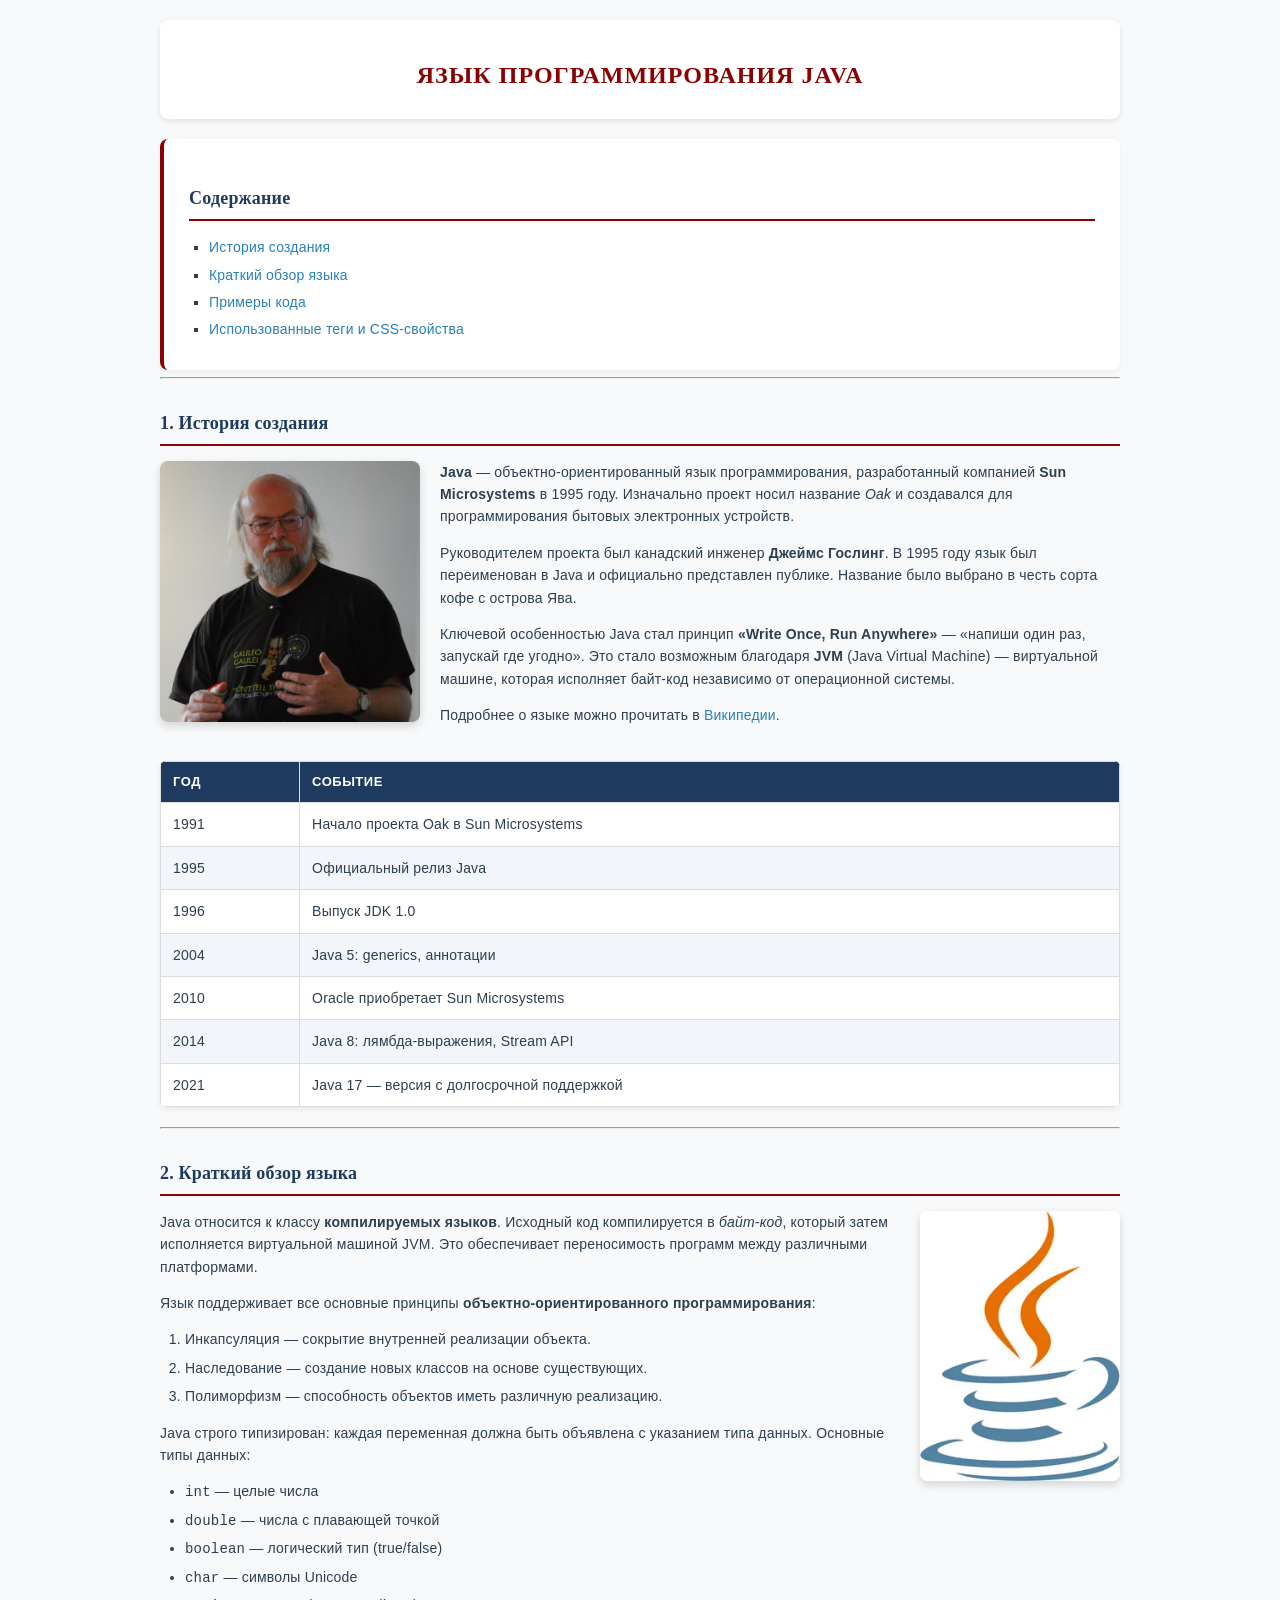
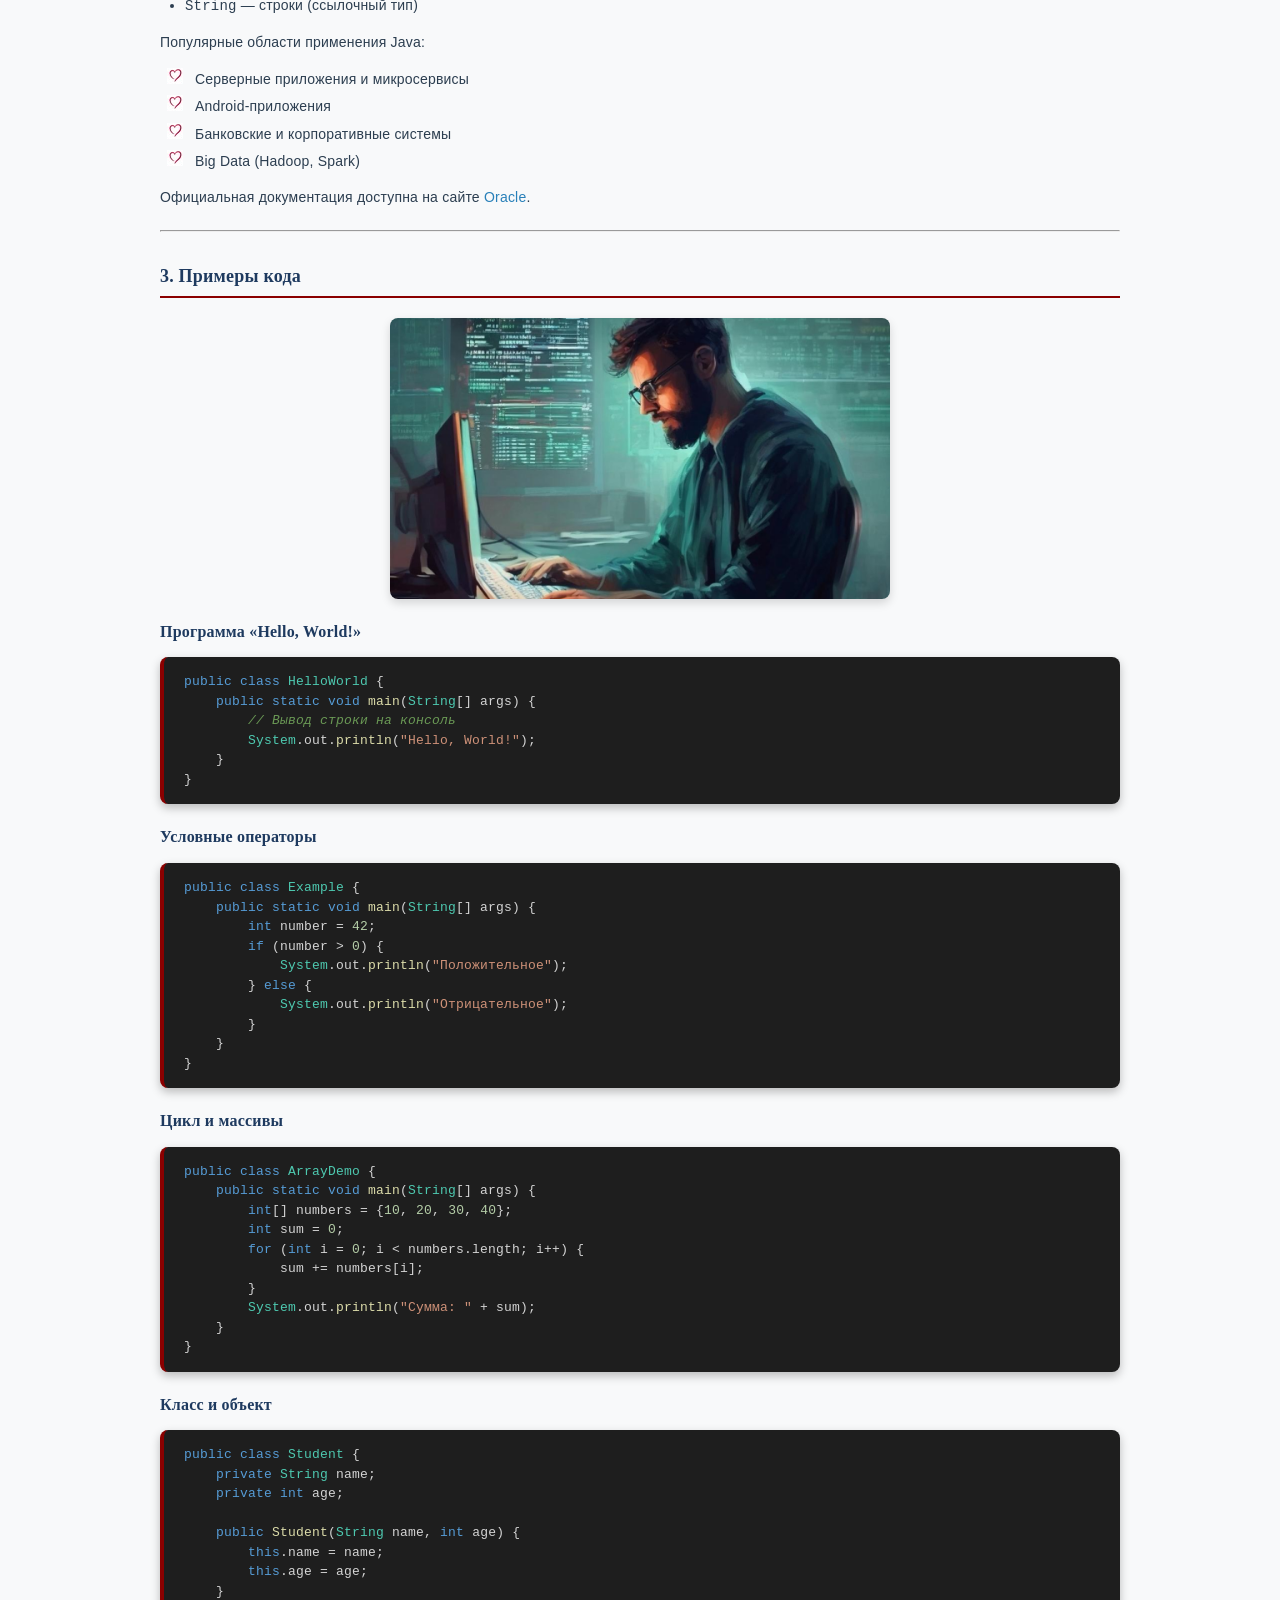
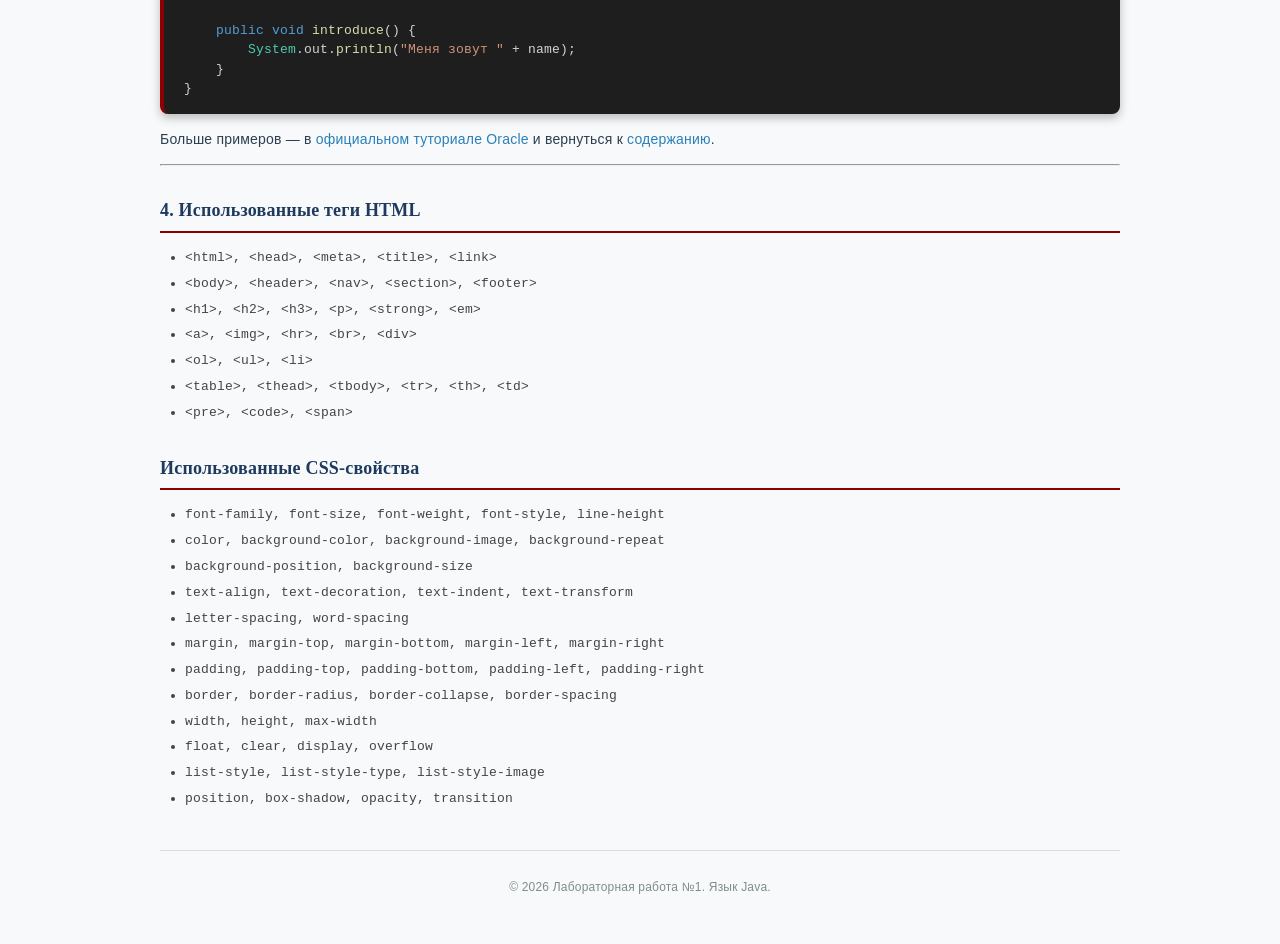
==== LAB_1/index.html @ b3e73d5b "Add files via upload" ====
<!DOCTYPE html>
<html lang="ru">
<head>
    <meta charset="UTF-8">
    <meta name="viewport" content="width=device-width, initial-scale=1.0">
    <title>Язык программирования Java</title>
    <link rel="stylesheet" href="normalize.css">
    <link rel="stylesheet" href="style.css">
</head>
<body>

<header class="page-header">
    <h1>Язык программирования Java</h1>
</header>

<nav id="toc">
    <h2>Содержание</h2>
    <ul>
        <li><a href="#history">История создания</a></li>
        <li><a href="#overview">Краткий обзор языка</a></li>
        <li><a href="#examples">Примеры кода</a></li>
        <li><a href="#used">Использованные теги и CSS-свойства</a></li>
    </ul>
</nav>

<hr>

<section id="history">
    <h2>1. История создания</h2>

    <img src="img/gosling.jpg" alt="Джеймс Гослинг" class="img-left" width="260">

    <p><strong>Java</strong> — объектно-ориентированный язык программирования, разработанный компанией
       <strong>Sun Microsystems</strong> в 1995 году. Изначально проект носил название
       <em>Oak</em> и создавался для программирования бытовых электронных устройств.</p>

    <p>Руководителем проекта был канадский инженер <strong>Джеймс Гослинг</strong>. В 1995 году язык был
       переименован в Java и официально представлен публике. Название было выбрано в честь сорта кофе
       с острова Ява.</p>

    <p>Ключевой особенностью Java стал принцип <strong>«Write Once, Run Anywhere»</strong> — «напиши один раз,
       запускай где угодно». Это стало возможным благодаря <strong>JVM</strong> (Java Virtual Machine) —
       виртуальной машине, которая исполняет байт-код независимо от операционной системы.</p>

    <p>Подробнее о языке можно прочитать в
       <a href="https://ru.wikipedia.org/wiki/Java" target="_blank">Википедии</a>.</p>

    <div class="clearfix"></div>

    <table>
        <thead>
            <tr>
                <th>Год</th>
                <th>Событие</th>
            </tr>
        </thead>
        <tbody>
            <tr><td>1991</td><td>Начало проекта Oak в Sun Microsystems</td></tr>
            <tr><td>1995</td><td>Официальный релиз Java</td></tr>
            <tr><td>1996</td><td>Выпуск JDK 1.0</td></tr>
            <tr><td>2004</td><td>Java 5: generics, аннотации</td></tr>
            <tr><td>2010</td><td>Oracle приобретает Sun Microsystems</td></tr>
            <tr><td>2014</td><td>Java 8: лямбда-выражения, Stream API</td></tr>
            <tr><td>2021</td><td>Java 17 — версия с долгосрочной поддержкой</td></tr>
        </tbody>
    </table>
</section>

<hr>

<section id="overview">
    <h2>2. Краткий обзор языка</h2>

    <img src="img/java-logo.png" alt="Логотип Java" class="img-right" width="200">

    <p>Java относится к классу <strong>компилируемых языков</strong>. Исходный код компилируется в
       <em>байт-код</em>, который затем исполняется виртуальной машиной JVM. Это обеспечивает
       переносимость программ между различными платформами.</p>

    <p>Язык поддерживает все основные принципы <strong>объектно-ориентированного программирования</strong>:</p>

    <ol>
        <li>Инкапсуляция — сокрытие внутренней реализации объекта.</li>
        <li>Наследование — создание новых классов на основе существующих.</li>
        <li>Полиморфизм — способность объектов иметь различную реализацию.</li>
    </ol>

    <p>Java строго типизирован: каждая переменная должна быть объявлена с указанием типа данных.
       Основные типы данных:</p>

    <ul>
        <li><code>int</code> — целые числа</li>
        <li><code>double</code> — числа с плавающей точкой</li>
        <li><code>boolean</code> — логический тип (true/false)</li>
        <li><code>char</code> — символы Unicode</li>
        <li><code>String</code> — строки (ссылочный тип)</li>
    </ul>

    <p>Популярные области применения Java:</p>

    <ul class="img-marker">
        <li>Серверные приложения и микросервисы</li>
        <li>Android-приложения</li>
        <li>Банковские и корпоративные системы</li>
        <li>Big Data (Hadoop, Spark)</li>
    </ul>

    <p>Официальная документация доступна на сайте
       <a href="https://docs.oracle.com/javase/" target="_blank">Oracle</a>.</p>

    <div class="clearfix"></div>
</section>

<hr>

<section id="examples">
    <h2>3. Примеры кода</h2>

    <img src="img/code.png" alt="Скриншот кода Java" class="img-center" width="500">

    <h3>Программа «Hello, World!»</h3>
<pre><code><span class="kw">public class</span> <span class="cls">HelloWorld</span> {
    <span class="kw">public static void</span> <span class="fn">main</span>(<span class="cls">String</span>[] args) {
        <span class="cm">// Вывод строки на консоль</span>
        <span class="cls">System</span>.out.<span class="fn">println</span>(<span class="str">"Hello, World!"</span>);
    }
}</code></pre>

    <h3>Условные операторы</h3>
<pre><code><span class="kw">public class</span> <span class="cls">Example</span> {
    <span class="kw">public static void</span> <span class="fn">main</span>(<span class="cls">String</span>[] args) {
        <span class="kw">int</span> number = <span class="num">42</span>;
        <span class="kw">if</span> (number &gt; <span class="num">0</span>) {
            <span class="cls">System</span>.out.<span class="fn">println</span>(<span class="str">"Положительное"</span>);
        } <span class="kw">else</span> {
            <span class="cls">System</span>.out.<span class="fn">println</span>(<span class="str">"Отрицательное"</span>);
        }
    }
}</code></pre>

    <h3>Цикл и массивы</h3>
<pre><code><span class="kw">public class</span> <span class="cls">ArrayDemo</span> {
    <span class="kw">public static void</span> <span class="fn">main</span>(<span class="cls">String</span>[] args) {
        <span class="kw">int</span>[] numbers = {<span class="num">10</span>, <span class="num">20</span>, <span class="num">30</span>, <span class="num">40</span>};
        <span class="kw">int</span> sum = <span class="num">0</span>;
        <span class="kw">for</span> (<span class="kw">int</span> i = <span class="num">0</span>; i &lt; numbers.length; i++) {
            sum += numbers[i];
        }
        <span class="cls">System</span>.out.<span class="fn">println</span>(<span class="str">"Сумма: "</span> + sum);
    }
}</code></pre>

    <h3>Класс и объект</h3>
<pre><code><span class="kw">public class</span> <span class="cls">Student</span> {
    <span class="kw">private</span> <span class="cls">String</span> name;
    <span class="kw">private int</span> age;

    <span class="kw">public</span> <span class="fn">Student</span>(<span class="cls">String</span> name, <span class="kw">int</span> age) {
        <span class="kw">this</span>.name = name;
        <span class="kw">this</span>.age = age;
    }

    <span class="kw">public void</span> <span class="fn">introduce</span>() {
        <span class="cls">System</span>.out.<span class="fn">println</span>(<span class="str">"Меня зовут "</span> + name);
    }
}</code></pre>

    <p>Больше примеров — в
       <a href="https://docs.oracle.com/javase/tutorial/" target="_blank">официальном туториале Oracle</a>
       и вернуться к <a href="#toc">содержанию</a>.</p>
</section>

<hr>

<section id="used">
    <h2>4. Использованные теги HTML</h2>
    <ul class="tags-list">
        <li>&lt;html&gt;, &lt;head&gt;, &lt;meta&gt;, &lt;title&gt;, &lt;link&gt;</li>
        <li>&lt;body&gt;, &lt;header&gt;, &lt;nav&gt;, &lt;section&gt;, &lt;footer&gt;</li>
        <li>&lt;h1&gt;, &lt;h2&gt;, &lt;h3&gt;, &lt;p&gt;, &lt;strong&gt;, &lt;em&gt;</li>
        <li>&lt;a&gt;, &lt;img&gt;, &lt;hr&gt;, &lt;br&gt;, &lt;div&gt;</li>
        <li>&lt;ol&gt;, &lt;ul&gt;, &lt;li&gt;</li>
        <li>&lt;table&gt;, &lt;thead&gt;, &lt;tbody&gt;, &lt;tr&gt;, &lt;th&gt;, &lt;td&gt;</li>
        <li>&lt;pre&gt;, &lt;code&gt;, &lt;span&gt;</li>
    </ul>

    <h2>Использованные CSS-свойства</h2>
    <ul class="tags-list">
        <li>font-family, font-size, font-weight, font-style, line-height</li>
        <li>color, background-color, background-image, background-repeat</li>
        <li>background-position, background-size</li>
        <li>text-align, text-decoration, text-indent, text-transform</li>
        <li>letter-spacing, word-spacing</li>
        <li>margin, margin-top, margin-bottom, margin-left, margin-right</li>
        <li>padding, padding-top, padding-bottom, padding-left, padding-right</li>
        <li>border, border-radius, border-collapse, border-spacing</li>
        <li>width, height, max-width</li>
        <li>float, clear, display, overflow</li>
        <li>list-style, list-style-type, list-style-image</li>
        <li>position, box-shadow, opacity, transition</li>
    </ul>
</section>

<footer class="page-footer">
    <p>&copy; 2026 Лабораторная работа №1. Язык Java.</p>
</footer>

</body>
</html>
---- LAB_1/style.css ----
@font-face {
    font-family: 'RobotoSlab';
    src: url('fonts/RobotoSlab-Regular.woff2') format('woff2');
    font-weight: normal;
    font-style: normal;
    font-display: swap;
}

@font-face {
    font-family: 'RobotoSlab';
    src: url('fonts/RobotoSlab-Bold.woff2') format('woff2');
    font-weight: bold;
    font-style: normal;
    font-display: swap;
}

body {
    font-family: Arial, sans-serif;
    font-size: 14px;
    line-height: 1.6;
    color: #2c3e50;
    background-color: #f8f9fa;
    max-width: 960px;
    margin: 0 auto;
    padding: 20px;
    letter-spacing: 0.2px;
}

h1 {
    font-family: 'RobotoSlab', serif;
    font-size: 24px;
    font-weight: bold;
    color: #8B0000;
    text-align: center;
    text-transform: uppercase;
    letter-spacing: 1px;
    margin-bottom: 5px;
}

h2 {
    font-family: 'RobotoSlab', serif;
    font-size: 18px;
    font-weight: bold;
    color: #1e3a5f;
    border-bottom: 2px solid #8B0000;
    padding-bottom: 6px;
    margin-top: 30px;
    margin-bottom: 15px;
}

h3 {
    font-family: 'RobotoSlab', serif;
    font-size: 16px;
    color: #1e3a5f;
    margin-top: 20px;
    margin-bottom: 10px;
}

.page-header {
    text-align: center;
    padding: 20px 0;
    background-color: #ffffff;
    border-radius: 8px;
    box-shadow: 0 2px 6px rgba(0, 0, 0, 0.1);
    margin-bottom: 20px;
}

.subtitle {
    font-style: italic;
    color: #7f8c8d;
    margin: 0;
}

.page-footer {
    text-align: center;
    font-size: 12px;
    color: #7f8c8d;
    margin-top: 40px;
    padding: 15px 0;
    border-top: 1px solid #ddd;
}

#toc {
    background-color: #ffffff;
    padding: 15px 25px;
    border-radius: 8px;
    border-left: 4px solid #8B0000;
    box-shadow: 0 2px 6px rgba(0, 0, 0, 0.05);
}

#toc ul {
    list-style-type: square;
    padding-left: 20px;
}

a {
    color: #2980b9;
    text-decoration: none;
    transition: color 0.2s ease;
}

a:hover {
    color: #8B0000;
    text-decoration: underline;
}

.img-left {
    float: left;
    margin: 0 20px 15px 0;
    border-radius: 8px;
    box-shadow: 0 4px 10px rgba(0, 0, 0, 0.15);
}

.img-right {
    float: right;
    margin: 0 0 15px 20px;
    border-radius: 8px;
    box-shadow: 0 4px 10px rgba(0, 0, 0, 0.15);
}

.img-center {
    display: block;
    margin: 20px auto;
    border-radius: 8px;
    box-shadow: 0 4px 10px rgba(0, 0, 0, 0.15);
}

.clearfix {
    clear: both;
}

table {
    border-collapse: collapse;
    width: 100%;
    margin: 20px 0;
    background-color: #ffffff;
    box-shadow: 0 2px 6px rgba(0, 0, 0, 0.08);
    border-radius: 6px;
    overflow: hidden;
}

th, td {
    border: 1px solid #dcdcdc;
    padding: 10px 12px;
    text-align: left;
    vertical-align: top;
}

th {
    background-color: #1e3a5f;
    color: #ffffff;
    font-weight: bold;
    text-transform: uppercase;
    font-size: 13px;
    letter-spacing: 0.5px;
}

tbody tr:nth-child(even) {
    background-color: #f2f6fa;
}

tbody tr:hover {
    background-color: #e8f0f8;
}

ol {
    padding-left: 25px;
}

ol li {
    margin-bottom: 6px;
}

ul {
    list-style-type: disc;
    padding-left: 25px;
}

ul li {
    margin-bottom: 5px;
}

ul.img-marker {
    list-style-image: url('img/bullet.jpg');
    padding-left: 30px;
}

ul.img-marker li {
    padding-left: 5px;
}

.tags-list li {
    font-family: 'Consolas', 'Courier New', monospace;
    font-size: 13px;
    color: #444;
}

pre {
    background-color: #1e1e1e;
    color: #d4d4d4;
    padding: 15px 20px;
    border-radius: 8px;
    overflow-x: auto;
    font-family: 'Consolas', 'Courier New', monospace;
    font-size: 13px;
    line-height: 1.5;
    box-shadow: 0 4px 10px rgba(0, 0, 0, 0.25);
    border-left: 4px solid #8B0000;
}

code {
    font-family: 'Consolas', 'Courier New', monospace;
}

p code {
    background-color: #eef1f5;
    color: #c0392b;
    padding: 2px 5px;
    border-radius: 3px;
    font-size: 13px;
}

.kw  { color: #569cd6; }
.cls { color: #4ec9b0; }
.fn  { color: #dcdcaa; }
.str { color: #ce9178; }
.cm  { color: #6a9955; font-style: italic; }
.num { color: #b5cea8; }

@media (max-width: 600px) {
    .img-left,
    .img-right {
        float: none;
        display: block;
        margin: 15px auto;
    }

    body {
        padding: 10px;
    }

    h1 {
        font-size: 20px;
    }

    h2 {
        font-size: 16px;
    }
}
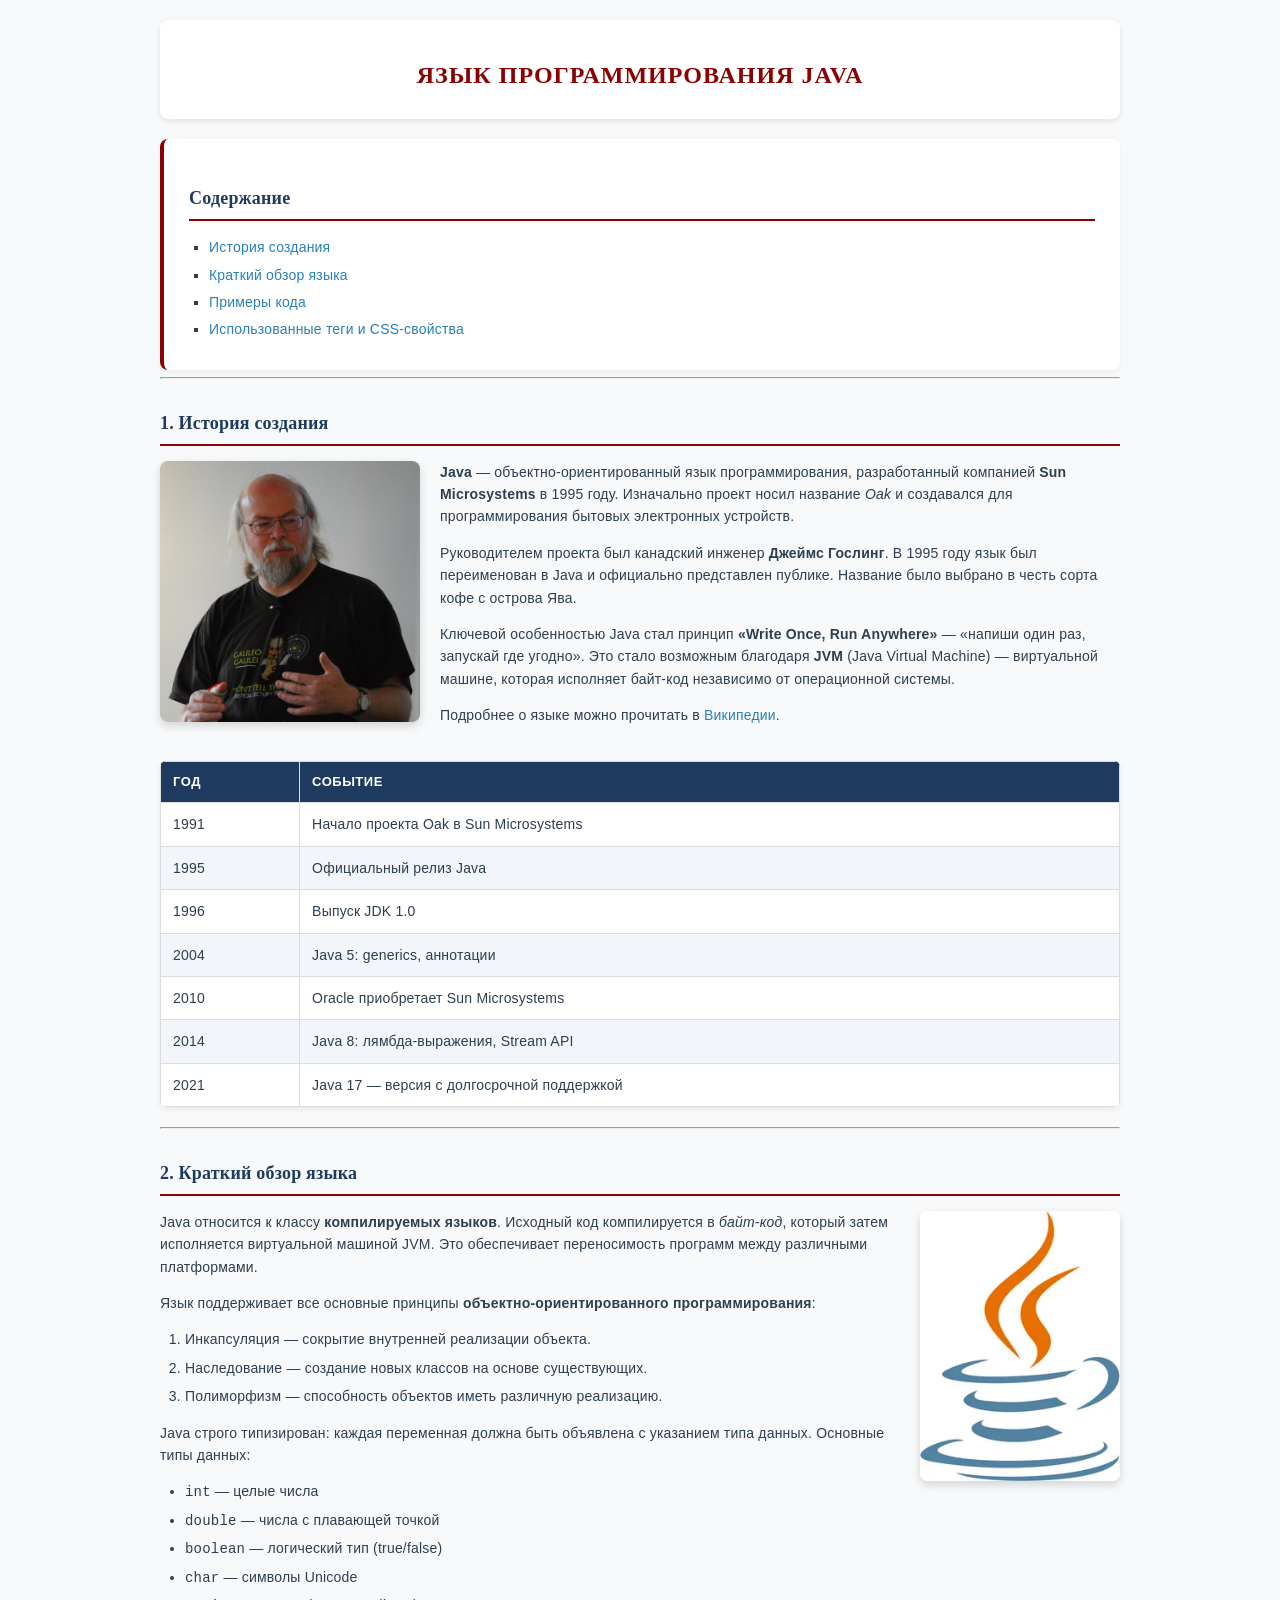
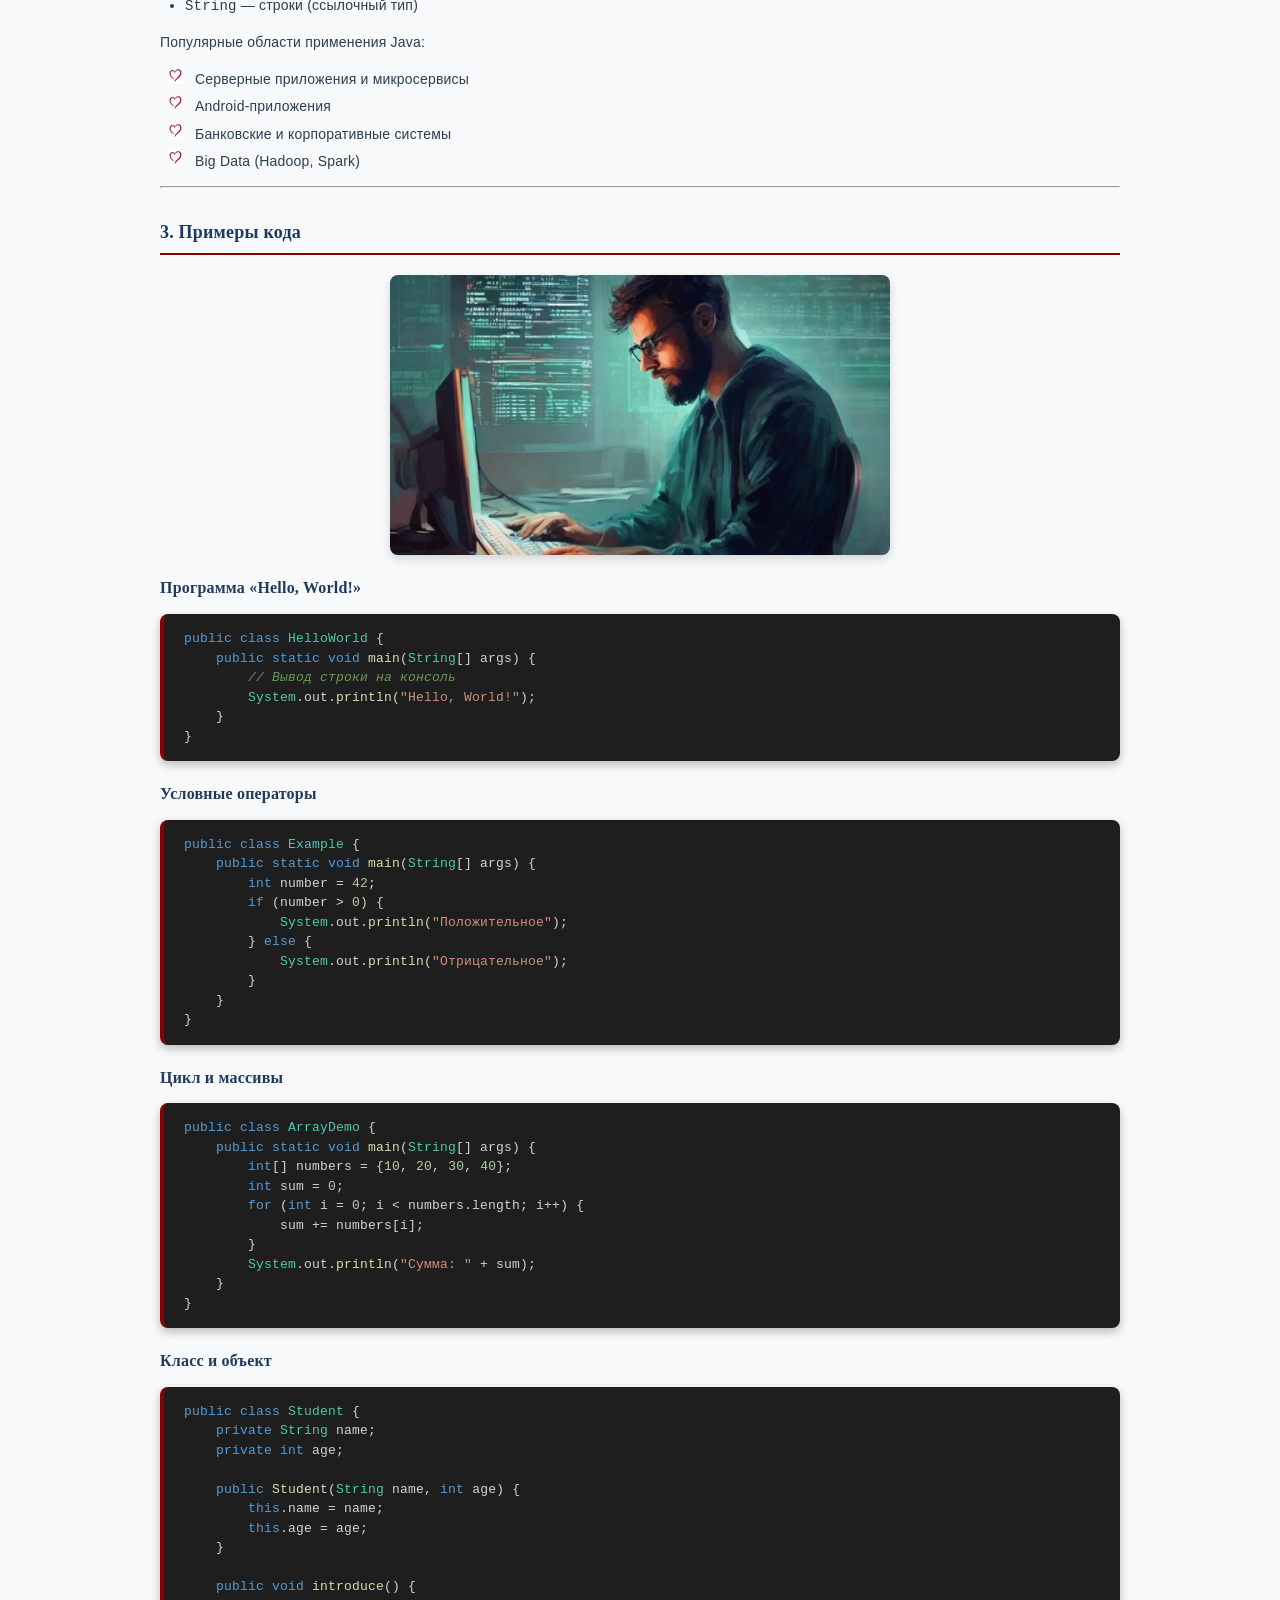
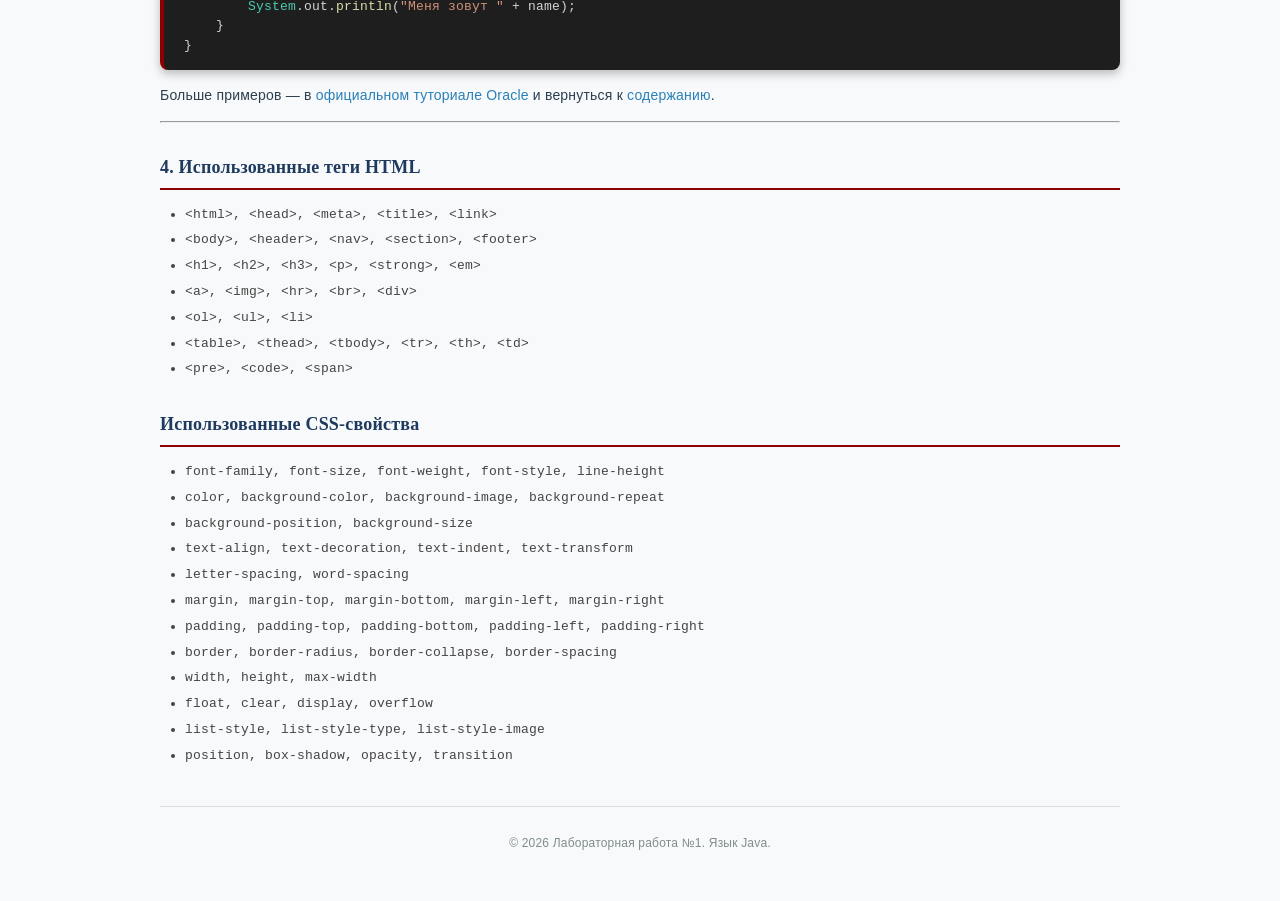
==== commit 4ee1424b: "Add files via upload" ====
--- a/LAB_1/index.html
+++ b/LAB_1/index.html
@@ -104,11 +104,6 @@
         <li>Банковские и корпоративные системы</li>
         <li>Big Data (Hadoop, Spark)</li>
     </ul>
-
-    <p>Официальная документация доступна на сайте
-       <a href="https://docs.oracle.com/javase/" target="_blank">Oracle</a>.</p>
-
-    <div class="clearfix"></div>
 </section>
 
 <hr>
